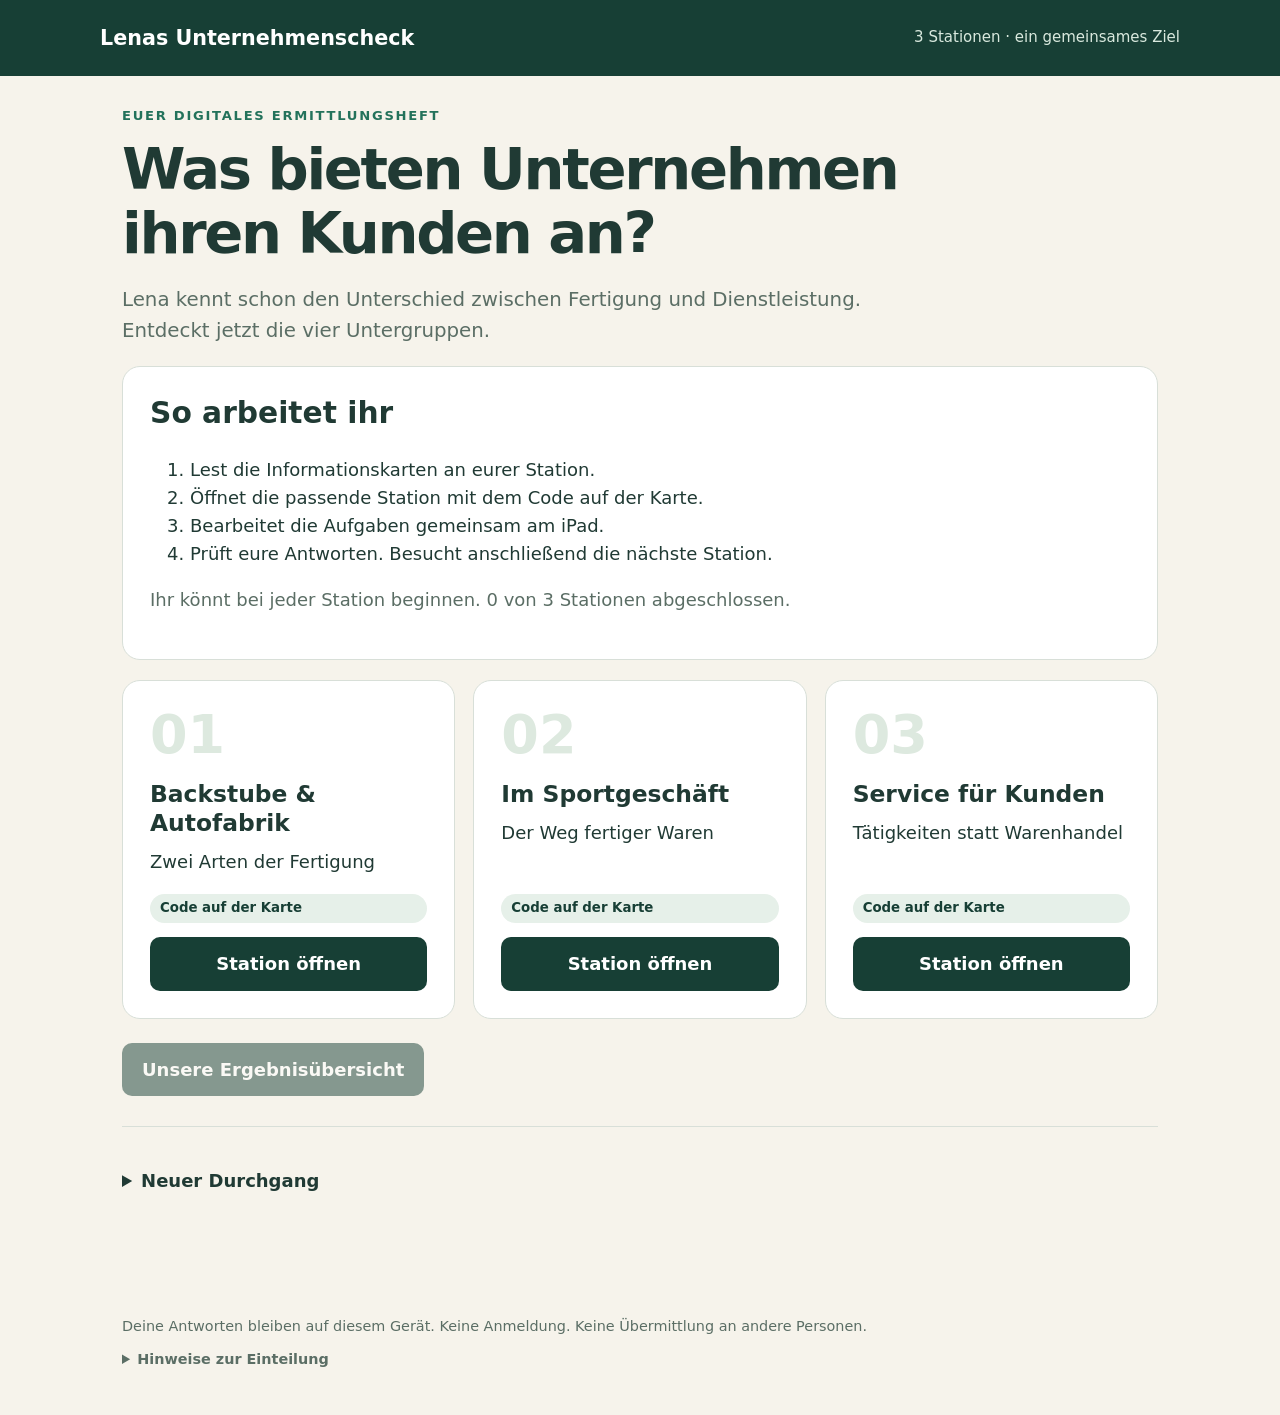
==== klasse-7/bwr/fertigung-dienstleistung/index.html @ 052e3219 "Add Lenas Unternehmenscheck with three learning stations" ====
<!doctype html>
<html lang="de"><head><meta charset="utf-8"><meta name="viewport" content="width=device-width,initial-scale=1"><meta name="theme-color" content="#173f35"><title>Lenas Unternehmenscheck</title>
<style>
:root{--green:#173f35;--accent:#23725b;--cream:#f6f3eb;--ink:#203a34;--muted:#5b6e65;--line:#d8dfd8;--amber:#a54d25;--white:#fff;font-family:system-ui,-apple-system,BlinkMacSystemFont,"Segoe UI",sans-serif;color:var(--ink);background:var(--cream);font-size:18px;line-height:1.55}*{box-sizing:border-box}body{margin:0}header{background:var(--green);color:white;padding:22px max(22px,calc((100vw - 1080px)/2));display:flex;justify-content:space-between;align-items:center;gap:20px}header strong{font-size:1.15rem}header small{color:#d9e9de}main{max-width:1080px;margin:30px auto;padding:0 22px 60px}h1,h2,h3,p{margin-top:0}h1{font-size:clamp(2rem,5vw,3.2rem);line-height:1.1;letter-spacing:-.04em;margin-bottom:20px;max-width:850px}h2{font-size:1.65rem;line-height:1.25}h3{font-size:1.05rem}.eyebrow{text-transform:uppercase;letter-spacing:.13em;font-size:.73rem;font-weight:750;color:var(--accent);margin-bottom:12px}.lead{font-size:1.1rem;color:var(--muted);max-width:770px}.muted{color:var(--muted)}.card{background:white;border:1px solid var(--line);border-radius:18px;padding:27px;margin:20px 0}.grid{display:grid;grid-template-columns:repeat(3,1fr);gap:18px}.station{display:flex;flex-direction:column;margin:0;position:relative;overflow:hidden}.station .number{font-size:3rem;color:#dde9df;font-weight:850;line-height:1}.station h2{font-size:1.3rem;margin:18px 0 10px}.station p{flex:1}.pill{display:inline-block;font-size:.74rem;font-weight:700;padding:4px 10px;border-radius:100px;background:#e6f0e9;color:var(--green);margin-bottom:14px}.buttons{display:flex;gap:12px;flex-wrap:wrap;align-items:center;margin-top:24px}button,a.btn{border:0;background:var(--green);color:white;border-radius:10px;padding:13px 20px;font:inherit;font-weight:700;min-height:50px;cursor:pointer;text-decoration:none;display:inline-flex;align-items:center;justify-content:center}button.secondary{background:#e8eee8;color:var(--green)}button.ghost{background:transparent;color:var(--green);border:1px solid var(--line)}button:disabled{opacity:.5;cursor:default}button:focus-visible,input:focus-visible,select:focus-visible,textarea:focus-visible,a:focus-visible{outline:3px solid #b56c2f;outline-offset:4px}input,select,textarea{font:inherit;border:1.5px solid #aebdb2;border-radius:8px;background:white;padding:12px;max-width:100%;color:var(--ink);min-height:50px}input{width:100%;text-transform:uppercase;letter-spacing:.08em}textarea{width:100%;min-height:130px;resize:vertical}select{width:100%;margin-top:8px}.row{padding:17px 0;border-bottom:1px solid var(--line)}.row:last-child{border:0}.row label{font-weight:600;display:block}.row small{display:block;color:var(--muted)}.row select.correct{border-color:#247848;background:#eff9ef}.row select.wrong{border-color:#b24934;background:#fff4ef}.task-head{display:flex;justify-content:space-between;gap:15px;align-items:center}.steps{display:flex;gap:6px;margin-bottom:28px}.steps span{height:7px;flex:1;background:#dce4dd;border-radius:7px}.steps .done{background:var(--accent)}.steps .current{background:#bc7b44}.feedback{border-left:4px solid var(--amber);padding:15px 18px;background:#fff4e8;margin-top:22px}.feedback.ok{border-color:var(--accent);background:#edf6ef}.hint{background:#f5f2e9;border-radius:10px;padding:17px;margin-top:18px}.example{background:#edf4ee;border-radius:12px;padding:20px;margin-top:20px}.status{min-height:26px;margin:8px 0;color:var(--amber)}.checkline{display:flex;align-items:flex-start;gap:12px;padding:14px 0}.checkline input{width:23px;min-height:23px;margin:3px 0;flex:0 0 23px}.summary-grid{display:grid;grid-template-columns:1fr 1fr;gap:18px}.summary-grid .card{margin:0}.summary-grid ul{padding-left:20px}.stop{background:var(--green);color:white;padding:28px;border-radius:16px;margin-top:25px}.stop h2{color:white}.stamp{font-size:3rem;font-weight:800;color:var(--accent)}footer{max-width:1080px;margin:auto;padding:20px 22px 35px;color:var(--muted);font-size:.8rem}details summary{cursor:pointer;font-weight:700;padding:10px 0}details p{font-size:.9rem}.skip{position:absolute;left:-9999px}.skip:focus{left:15px;top:12px;background:white;padding:12px;z-index:10}.divider{border:0;border-top:1px solid var(--line);margin:30px 0}.reason-label{display:block;font-weight:700;margin:24px 0 10px}.small{font-size:.85rem}.table-scroll{overflow:auto}.no-print{display:block}@media(max-width:760px){.grid,.summary-grid{grid-template-columns:1fr}.card{padding:21px}header{padding:17px 22px}header small{display:none}main{margin-top:25px}.task-head{align-items:flex-start;flex-direction:column}h1{font-size:2.2rem}.buttons button{flex:1}.station .number{font-size:2.5rem}}@media print{header,footer,.no-print{display:none}body{background:white}main{margin:0;padding:0}.card{break-inside:avoid;border-radius:0}.summary-grid{display:block}.stop{background:#fff;color:#000;border:1px solid #000}.stop h2{color:#000}button{display:none}}
</style></head><body><a class="skip" href="#main">Zum Inhalt</a><header><strong>Lenas Unternehmenscheck</strong><small>3 Stationen · ein gemeinsames Ziel</small></header><main id="main" tabindex="-1"></main><footer>Deine Antworten bleiben auf diesem Gerät. Keine Anmeldung. Keine Übermittlung an andere Personen. <details><summary>Hinweise zur Einteilung</summary><p>Die Merkmale von Handwerk und Industrie beschreiben typische Tendenzen. Einzelne Merkmale allein entscheiden nicht über die Einordnung. Die Fälle auf den Stationskarten sind für den Unterricht erfunden.</p><p>Wir verwenden die Einteilung aus dem Unterricht: Handelsunternehmen und sonstige Dienstleistungsunternehmen gehören zu den Dienstleistungsunternehmen.</p></details></footer>
<script>
'use strict';
const KEY='unternehmenscheck-2026-v1';
const H='Handwerksunternehmen',I='Industrieunternehmen',D='Dienstleistungsunternehmen',F='Fertigungsunternehmen',T='Handelsunternehmen',S='Sonstige Dienstleistungsunternehmen';
const stations=[
{id:'werk',code:'WERK',name:'Backstube & Autofabrik',tag:'Zwei Arten der Fertigung',card:'Station 1 · Karten A und B',tasks:[
{type:'selects',title:'Zwei Betriebe einordnen',prompt:'Ordnet die beiden Betriebe den Unternehmensarten zu.',options:[H,I],rows:[['Backstube am Markt',H],['Autofabrik NordAuto',I]],hint:'Vergleicht die handwerkliche Arbeit mit der automatisierten Herstellung. Beide Betriebe stellen eigene Sachgüter her.'},
{type:'selects',title:'Merkmale herausarbeiten',prompt:'Ordnet die typischen Merkmale den beiden Unternehmensarten zu.',options:[H,I],rows:[['Leitung häufig durch einen Meister',H],['Überwiegend handwerkliche Arbeit, auch mit Maschinen',H],['Größtenteils ausgebildete Fachkräfte',H],['Eher wenige Mitarbeiter',H],['Kleine und mittlere Betriebsgröße',H],['Leitung meist durch mehrere Personen',I],['Selbstständig arbeitende Maschinen und Roboter',I],['Neben Fachkräften häufig un- und angelernte Arbeitskräfte',I],['Viele Mitarbeiter',I],['Schichtbetrieb',I],['Standorte in verschiedenen Teilen der Welt',I]],hint:'Lest die Aussagen zur Leitung, Herstellung und Belegschaft auf beiden Karten noch einmal. Die Merkmale sind typisch, aber keine ausnahmslosen Regeln.'},
{type:'reason',title:'Den Unterschied begründen',prompt:'Begründet, warum die Backstube trotz ihrer Maschinen dem Handwerk zugeordnet wird.',placeholder:'Die Backstube gehört zum Handwerk, weil …',model:'In der Backstube steht die handwerkliche Arbeit ausgebildeter Fachkräfte im Mittelpunkt. Maschinen unterstützen diese Arbeit. Der Einsatz einer Maschine allein macht den Betrieb nicht zum Industrieunternehmen.',criterion:'Ich nenne die handwerkliche Arbeit als entscheidenden Grund.',hint:'Eine Knetmaschine unterstützt die Fachkräfte. Sie ersetzt nicht den überwiegend handwerklichen Herstellungsablauf.'}
],extra:{prompt:'Erklärt, warum die Zahl der Mitarbeiter allein für eine sichere Einordnung nicht ausreicht.',answer:'Betriebe können wachsen oder klein bleiben. Für die Einordnung müssen mehrere Merkmale zusammen betrachtet werden, besonders die Art der Herstellung und die Organisation.'}},
{id:'handel',code:'SPORT',name:'Im Sportgeschäft',tag:'Der Weg fertiger Waren',card:'Station 2',tasks:[
{type:'selects',title:'Den Warenweg darstellen',prompt:'Ordnet den drei Schritten ihre Position im Warenweg zu.',options:['1 – zuerst','2 – danach','3 – zuletzt'],rows:[['Das Sportgeschäft verkauft fertige Putter weiter.','3 – zuletzt'],['Ein Hersteller stellt Putter her.','1 – zuerst'],['Das Sportgeschäft kauft fertige Putter ein.','2 – danach']],hint:'Unterscheidet die Herstellung beim Hersteller von den beiden Tätigkeiten des Sportgeschäfts.'},
{type:'multi',title:'Die Kunden finden',prompt:'Wählt die beiden Kundengruppen aus, an die das Sportgeschäft laut Karte verkauft.',options:['Private Haushalte','Andere Unternehmen','Ausschließlich die eigenen Beschäftigten'],answers:['Private Haushalte','Andere Unternehmen'],hint:'Die Karte nennt eine private Kundin und einen Golfshop.'},
{type:'selects',title:'Das Sportgeschäft einordnen',prompt:'Ordnet das Sportgeschäft in die Einteilung der Unternehmen ein.',rows:[['Untergruppe',T,[H,I,T,S]],['Übergeordnete Gruppe',D,[F,D]]],hint:'Das Geschäft kauft fertige Waren und verkauft sie weiter. Nach unserer Einteilung ist Handel eine Dienstleistung.'},
{type:'reason',title:'Puttwerk und Handel unterscheiden',prompt:'Begründet, warum Puttwerk durch den Verkauf eigener Putter nicht zum Handelsunternehmen wird.',placeholder:'Puttwerk gehört zu den Fertigungsunternehmen, weil …',model:'Puttwerk stellt eigene Putter her und verkauft diese anschließend. Das Sportgeschäft kauft dagegen fertige Putter ein und verkauft sie weiter, ohne sie selbst herzustellen.',criterion:'Ich unterscheide eigene Herstellung und Weiterverkauf eingekaufter fertiger Waren.',hint:'Entscheidend ist, ob das Unternehmen die verkauften Putter selbst herstellt oder fertig einkauft.'}
],extra:{prompt:'Erklärt, welche Leistung ein Geschäft seinen Kunden bietet, obwohl es die Waren nicht selbst herstellt.',answer:'Es beschafft und bündelt ein Sortiment und macht die Waren für Kunden verfügbar. Beratung und die Auswahl vor Ort können ergänzende Leistungen sein.'}},
{id:'service',code:'SERVICE',name:'Service für Kunden',tag:'Tätigkeiten statt Warenhandel',card:'Station 3',tasks:[
{type:'selects',title:'Die Fahrradwerkstatt einordnen',prompt:'Ordnet die auf der Karte beschriebene Fahrradreparatur in die Einteilung ein.',rows:[['Untergruppe',S,[H,I,T,S]],['Übergeordnete Gruppe',D,[F,D]]],hint:'Betrachtet nur die beschriebene Reparatur: Das vorhandene Fahrrad wird wieder funktionsfähig. Es wird kein neues Fahrrad verkauft.'},
{type:'selects',title:'Servicearten zuordnen',prompt:'Ordnet jedem Fall die passende Serviceart zu.',options:['Beratung','Versicherung','Reparatur','Betreuung','Pflege','Wartung'],rows:[['Ein defektes Fahrrad wird wieder fahrbereit gemacht.','Reparatur'],['Eine Fachperson empfiehlt einen passenden Internetvertrag.','Beratung'],['Ein Versicherer bietet vereinbarten Schutz gegen finanzielle Schäden.','Versicherung'],['Ein Hort begleitet Kinder am Nachmittag.','Betreuung'],['Ein Pflegedienst unterstützt beim Waschen und Anziehen.','Pflege'],['Eine Heizungsanlage wird regelmäßig geprüft und gereinigt.','Wartung']],hint:'Reparatur beseitigt einen Defekt. Wartung soll die Funktion einer Anlage erhalten. Beratung hilft bei einer Entscheidung.'},
{type:'reason',title:'Das gemeinsame Merkmal formulieren',prompt:'Formuliert in einem Satz, was die beschriebenen sonstigen Dienstleistungsunternehmen ihren Kunden anbieten.',placeholder:'Diese Unternehmen bieten …',model:'Die Unternehmen bieten einen Service für Kunden an, zum Beispiel Beratung, Versicherung, Reparatur, Betreuung, Pflege oder Wartung. Im Mittelpunkt der beschriebenen Tätigkeiten steht kein Weiterverkauf von Waren.',criterion:'Ich nenne einen Service für Kunden und grenze ihn vom Warenhandel ab.',hint:'Überlegt, wofür die Kunden in den sechs Fällen bezahlen.'}
],extra:{prompt:'Erklärt, warum beim Reparieren verwendete Ersatzteile nicht automatisch die Einordnung der beschriebenen Tätigkeit verändern.',answer:'Bei einer Reparatur steht das Wiederherstellen der Funktionsfähigkeit im Mittelpunkt. Material kann dafür nötig sein. Bei gemischten Betrieben muss die jeweils betrachtete Tätigkeit oder der Schwerpunkt genannt werden.'}}
];
// Interleave the feature cards so both reports are needed throughout.
const featureRows=stations[0].tasks[1].rows;
stations[0].tasks[1].rows=[5,2,9,0,6,4,7,1,10,3,8].map(i=>featureRows[i]);
function fresh(){return {version:1,active:null,stations:Object.fromEntries(stations.map(s=>[s.id,{unlocked:false,step:0,answers:{},checked:{},compared:{},self:{},complete:false,extra:false}]))};}
let state=fresh(),storageOK=true;
try{let saved=JSON.parse(localStorage.getItem(KEY)||'null');if(saved&&saved.version===1&&saved.stations){for(let s of stations){let old=saved.stations[s.id];if(old&&typeof old==='object')state.stations[s.id]={...state.stations[s.id],...old,step:Math.max(0,Math.min(s.tasks.length-1,Number(old.step)||0))};}state.active=stations.some(s=>s.id===saved.active)?saved.active:null;}}catch(e){storageOK=false;}
function persist(){try{localStorage.setItem(KEY,JSON.stringify(state));}catch(e){storageOK=false;}}
const esc=s=>String(s??'').replace(/[&<>"']/g,c=>({'&':'&amp;','<':'&lt;','>':'&gt;','"':'&quot;',"'":'&#39;'}[c]));
const main=document.getElementById('main');
let feedback='',feedbackOK=false,hintOpen=false;
function completeCount(){return stations.filter(s=>state.stations[s.id].complete).length;}
function resetFeedback(){feedback='';feedbackOK=false;hintOpen=false;}
function focusMain(){main.focus({preventScroll:true});window.scrollTo({top:0,behavior:'instant'});}
function inputChanged(i,value){const q=state.stations[state.active];const a=q.answers[q.step]||{};a[i]=value;q.answers[q.step]=a;q.checked[q.step]=false;q.self[q.step]=false;if(stations.find(s=>s.id===state.active).tasks[q.step].type==='reason')q.compared[q.step]=false;persist();}
function render(){
 if(!state.active){home();return;}
 const s=stations.find(s=>s.id===state.active),q=state.stations[s.id];
 if(q.complete){finished(s,q);return;}
 if(!q.unlocked){unlockScreen(s);return;}
 const t=s.tasks[q.step],a=q.answers[q.step]||{};
 let html=`<div class="task-head"><p class="eyebrow">${esc(s.card)}</p><button class="ghost" data-action="home">Stationsübersicht</button></div><h1>${esc(s.name)}</h1><div class="steps" aria-label="Aufgabe ${q.step+1} von ${s.tasks.length}">${s.tasks.map((_,i)=>`<span class="${i<q.step?'done':i===q.step?'current':''}"></span>`).join('')}</div><section class="card"><p class="eyebrow">Aufgabe ${q.step+1} von ${s.tasks.length}</p><h2>${esc(t.title)}</h2><p class="lead">${esc(t.prompt)}</p>`;
 if(t.type==='selects')html+=t.rows.map((r,i)=>`<div class="row"><label for="answer-${i}">${esc(r[0])}</label><select id="answer-${i}" data-answer="${i}" aria-label="${esc(r[0])}"><option value="">Bitte auswählen</option>${(r[2]||t.options).map(o=>`<option ${a[i]===o?'selected':''} value="${esc(o)}">${esc(o)}</option>`).join('')}</select></div>`).join('');
 if(t.type==='multi')html+=t.options.map((o,i)=>`<label class="checkline"><input type="checkbox" data-check="${i}" value="${esc(o)}" ${a[i]?'checked':''}> <span>${esc(o)}</span></label>`).join('');
 if(t.type==='reason'){
  html+=`<label for="reason" class="reason-label">Eure Begründung</label><textarea id="reason" placeholder="${esc(t.placeholder)}">${esc(a.text||'')}</textarea><p class="small muted">Ein kurzer Satz reicht. Formuliert zuerst selbst.</p>`;
  if(q.compared[q.step])html+=`<div class="example"><strong>Vergleichsantwort</strong><p>${esc(t.model)}</p><p class="small">Vergleicht eure Antwort mit diesem Vorschlag. Unterschiedliche Formulierungen sind möglich.</p><label class="checkline"><input id="self" type="checkbox" ${q.self[q.step]?'checked':''}><span>${esc(t.criterion)}</span></label><p class="small muted">Das ist eine Selbstprüfung, keine automatische Bewertung eures Textes.</p></div>`;
 }
 html+=`<div class="buttons"><button data-action="check">${t.type==='reason'?'Mit Vergleichsantwort prüfen':'Antworten prüfen'}</button><button class="secondary" data-action="hint" aria-expanded="${hintOpen}">Hilfe</button>${q.step>0?'<button class="ghost" data-action="back">Zurück</button>':''}</div>`;
 if(hintOpen)html+=`<div class="hint"><strong>Ein Hinweis</strong><p>${esc(t.hint)}</p></div>`;
 html+=`<div id="feedback" role="status" aria-live="polite">${feedback?`<div class="feedback ${feedbackOK?'ok':''}">${esc(feedback)}</div>`:''}</div><div class="buttons"><button id="next" data-action="next" ${q.checked[q.step]?'':'disabled'}>${q.step===s.tasks.length-1?'Station abschließen':'Nächste Aufgabe'}</button></div></section>`;
 main.innerHTML=html;bind();
 main.querySelectorAll('[data-answer]').forEach(el=>el.addEventListener('change',()=>{inputChanged(el.dataset.answer,el.value);main.querySelector('#next').disabled=true;el.classList.remove('correct','wrong');main.querySelector('#feedback').innerHTML='';}));
 main.querySelectorAll('[data-check]').forEach(el=>el.addEventListener('change',()=>{inputChanged(el.dataset.check,el.checked);main.querySelector('#next').disabled=true;main.querySelector('#feedback').innerHTML='';}));
 const reason=document.getElementById('reason');if(reason)reason.addEventListener('input',()=>{inputChanged('text',reason.value);main.querySelector('#next').disabled=true;main.querySelector('#feedback').innerHTML='';const ex=main.querySelector('.example');if(ex)ex.remove();});
 const self=document.getElementById('self');if(self)self.addEventListener('change',()=>{q.self[q.step]=self.checked;q.checked[q.step]=self.checked;persist();main.querySelector('#next').disabled=!self.checked;});
 if(t.type==='selects'&&feedback){main.querySelectorAll('[data-answer]').forEach(el=>{if(el.value)el.classList.add(el.value===t.rows[Number(el.dataset.answer)][1]?'correct':'wrong');});}
}
function bind(){main.querySelectorAll('[data-action]').forEach(b=>b.addEventListener('click',()=>action(b.dataset.action,b.dataset.id)));}
function home(){
 const count=completeCount();
 main.innerHTML=`<p class="eyebrow">Euer digitales Ermittlungsheft</p><h1>Was bieten Unternehmen ihren Kunden an?</h1><p class="lead">Lena kennt schon den Unterschied zwischen Fertigung und Dienstleistung. Entdeckt jetzt die vier Untergruppen.</p><section class="card"><h2>So arbeitet ihr</h2><ol><li>Lest die Informationskarten an eurer Station.</li><li>Öffnet die passende Station mit dem Code auf der Karte.</li><li>Bearbeitet die Aufgaben gemeinsam am iPad.</li><li>Prüft eure Antworten. Besucht anschließend die nächste Station.</li></ol><p class="muted">Ihr könnt bei jeder Station beginnen. ${count} von 3 Stationen abgeschlossen.</p>${!storageOK?'<p class="status">Euer Browser speichert hier nicht dauerhaft. Lasst diese Seite bis zum Ende geöffnet.</p>':''}</section><div class="grid">${stations.map((s,i)=>`<article class="card station"><div class="number">0${i+1}</div><h2>${esc(s.name)}</h2><p>${esc(s.tag)}</p><span class="pill">${state.stations[s.id].complete?'Abgeschlossen':state.stations[s.id].unlocked?'In Arbeit':'Code auf der Karte'}</span><button data-action="open" data-id="${s.id}">${state.stations[s.id].complete?'Ergebnis ansehen':'Station öffnen'}</button></article>`).join('')}</div><div class="buttons"><button data-action="summary" ${count===3?'':'disabled'}>Unsere Ergebnisübersicht</button></div><hr class="divider"><details><summary>Neuer Durchgang</summary><p>Damit werden nur die Antworten auf diesem Gerät gelöscht.</p><button class="ghost" data-action="reset">Antworten zurücksetzen</button></details>`;bind();}
function unlockScreen(s){main.innerHTML=`<p class="eyebrow">${esc(s.card)}</p><h1>${esc(s.name)}</h1><section class="card"><h2>Erst die Karte, dann das iPad</h2><p>Lest die Informationskarte. Gebt anschließend den Stationscode ein.</p><label for="code">Stationscode</label><input id="code" autocapitalize="characters" autocomplete="off" spellcheck="false"><p id="code-status" class="status" role="status"></p><div class="buttons"><button data-action="unlock">Station starten</button><button class="secondary" data-action="home">Zur Übersicht</button></div></section>`;bind();document.getElementById('code').addEventListener('keydown',e=>{if(e.key==='Enter')action('unlock');});}
function check(){
 const s=stations.find(s=>s.id===state.active),q=state.stations[s.id],t=s.tasks[q.step],a=q.answers[q.step]||{};resetFeedback();
 if(t.type==='selects'){
  if(t.rows.some((r,i)=>!a[i]))feedback='Wählt in jeder Zeile eine Antwort aus.';
  else {let good=t.rows.filter((r,i)=>a[i]===r[1]).length;feedbackOK=good===t.rows.length;feedback=feedbackOK?'Alle Zuordnungen passen. Vergleicht die Merkmale noch einmal mit der Karte.':`${good} von ${t.rows.length} Zuordnungen passen. Prüft die markierten Zeilen mit der Stationskarte.`;q.checked[q.step]=feedbackOK;}
 }else if(t.type==='multi'){
  const selected=t.options.filter((o,i)=>a[i]);feedbackOK=selected.length===t.answers.length&&t.answers.every(o=>selected.includes(o));feedback=feedbackOK?'Richtig. Handelsunternehmen verkaufen an private Haushalte und an andere Unternehmen.':'Prüft die beiden auf der Karte genannten Kundengruppen.';q.checked[q.step]=feedbackOK;
 }else{
  if((a.text||'').trim().length<12)feedback='Formuliert zuerst eine eigene kurze Antwort.';
  else {q.compared[q.step]=true;feedback='Vergleicht eure Antwort. Ergänzt sie bei Bedarf und bestätigt anschließend das Prüfkriterium.';}
 }
 persist();render();
}
function action(a,id){
 if(a==='home'){state.active=null;resetFeedback();persist();render();focusMain();}
 if(a==='open'){state.active=id;resetFeedback();persist();render();focusMain();}
 if(a==='unlock'){let s=stations.find(s=>s.id===state.active);if(document.getElementById('code').value.trim().toUpperCase()===s.code){state.stations[s.id].unlocked=true;persist();render();focusMain();}else document.getElementById('code-status').textContent='Der Code passt noch nicht. Vergleicht ihn mit dem Code auf eurer Karte.';}
 if(a==='hint'){hintOpen=!hintOpen;render();}
 if(a==='check')check();
 if(a==='next'){
  const s=stations.find(s=>s.id===state.active),q=state.stations[s.id];if(!q.checked[q.step])return;
  if(q.step<s.tasks.length-1)q.step++;else q.complete=true;
  resetFeedback();persist();render();focusMain();
 }
 if(a==='back'){const q=state.stations[state.active];q.step=Math.max(0,q.step-1);resetFeedback();persist();render();focusMain();}
 if(a==='summary'&&completeCount()===3){summary();focusMain();}
 if(a==='extra'){state.stations[state.active].extra=true;persist();render();}
 if(a==='redo'){const q=state.stations[state.active];q.complete=false;q.step=0;resetFeedback();persist();render();focusMain();}
 if(a==='reset'&&window.confirm('Alle Antworten dieses Durchgangs auf diesem Gerät zurücksetzen?')){state=fresh();persist();resetFeedback();render();focusMain();}
}
const resultText={werk:`<p><strong>Handwerksunternehmen:</strong> Leitung häufig durch einen Meister; überwiegend handwerkliche Herstellung mit unterstützenden Maschinen; größtenteils Fachkräfte; eher wenige Beschäftigte; kleine und mittlere Betriebsgröße.</p><p><strong>Industrieunternehmen:</strong> Leitung meist durch mehrere Personen; selbstständig arbeitende Maschinen; neben Fachkräften häufig un- und angelernte Arbeitskräfte; viele Beschäftigte; Schichtbetrieb; weltweite Standorte.</p><p class="small muted">Das sind typische Merkmale. Sie gelten nicht ausnahmslos für jeden Betrieb.</p>`,handel:`<p><strong>Handelsunternehmen</strong> kaufen fertige Waren ein und verkaufen sie an andere Unternehmen oder private Haushalte weiter. Sie gehören in unserer Einteilung zu den Dienstleistungsunternehmen.</p>`,service:`<p><strong>Sonstige Dienstleistungsunternehmen</strong> bieten einen Service an: Beratung, Versicherung, Reparatur, Betreuung, Pflege oder Wartung. Bei den beschriebenen Tätigkeiten steht kein Warenhandel im Mittelpunkt.</p>`};
function ownAnswers(s,q){return s.tasks.map((t,i)=>t.type==='reason'?`<h3>${esc(t.title)}</h3><p>${esc(q.answers[i]?.text||'')}</p>`:'').join('');}
function finished(s,q){main.innerHTML=`<p class="eyebrow">${esc(s.card)} · abgeschlossen</p><h1>${esc(s.name)}</h1><section class="card"><span class="pill">Ergebnis gesichert</span><h2>Das habt ihr herausgearbeitet</h2>${resultText[s.id]}<details><summary>Eure eigenen Formulierungen</summary>${ownAnswers(s,q)}</details></section><section class="card"><p class="eyebrow">Für schnelle Gruppen · freiwillig</p><h2>Eine Frage zum Weiterdenken</h2><p>${esc(s.extra.prompt)}</p>${q.extra?`<div class="example">${esc(s.extra.answer)}</div>`:'<button class="secondary" data-action="extra">Vergleichsantwort ansehen</button>'}</section><div class="buttons"><button data-action="home">Nächste Station auswählen</button><button class="ghost" data-action="redo">Station erneut bearbeiten</button>${completeCount()===3?'<button data-action="summary">Unsere Ergebnisübersicht</button>':''}</div>`;bind();}
function summary(){main.innerHTML=`<p class="eyebrow">Drei Stationen abgeschlossen</p><h1>Unsere Unternehmen im Überblick</h1><p class="lead">Vergleicht diese Übersicht mit euren Ergebnissen. Die Sicherung auf dem Arbeitsblatt erfolgt anschließend gemeinsam.</p><h2>Fertigungsunternehmen</h2><p>Sachgüter herstellen</p><div class="summary-grid"><section class="card"><h3>${H}</h3><ul><li>Leitung häufig durch einen Meister</li><li>Überwiegend handwerkliche Herstellung, auch mit Maschinen</li><li>Größtenteils ausgebildete Fachkräfte</li><li>Eher wenige Mitarbeiter</li><li>Kleine und mittlere Betriebsgröße</li></ul></section><section class="card"><h3>${I}</h3><ul><li>Leitung meist durch mehrere Personen</li><li>Selbstständig arbeitende Maschinen und Roboter</li><li>Neben Fachkräften häufig un- und angelernte Arbeitskräfte</li><li>Viele Mitarbeiter</li><li>Schichtbetrieb</li><li>Weltweite Standorte</li></ul></section></div><p class="small muted">Typische Merkmale, keine ausnahmslosen Regeln.</p><h2 style="margin-top:30px">Dienstleistungsunternehmen</h2><p>Leistungen für Kunden erbringen</p><div class="summary-grid"><section class="card"><h3>${T}</h3><p>Fertige Waren einkaufen und an andere Unternehmen oder private Haushalte weiterverkaufen.</p></section><section class="card"><h3>${S}</h3><p>Einen Service anbieten: Beratung, Versicherung, Reparatur, Betreuung, Pflege oder Wartung.</p></section></div><div class="stop"><h2>Stopp für die gemeinsame Sicherung</h2><p>Lasst eure Ergebnisübersicht geöffnet. Legt die Rückseite des Arbeitsblatts bereit und wartet auf das gemeinsame Gespräch.</p></div><div class="buttons no-print"><button data-action="home">Zur Stationsübersicht</button><button class="secondary" id="print">Übersicht drucken</button></div>`;bind();document.getElementById('print').onclick=()=>window.print();}
render();
</script></body></html>
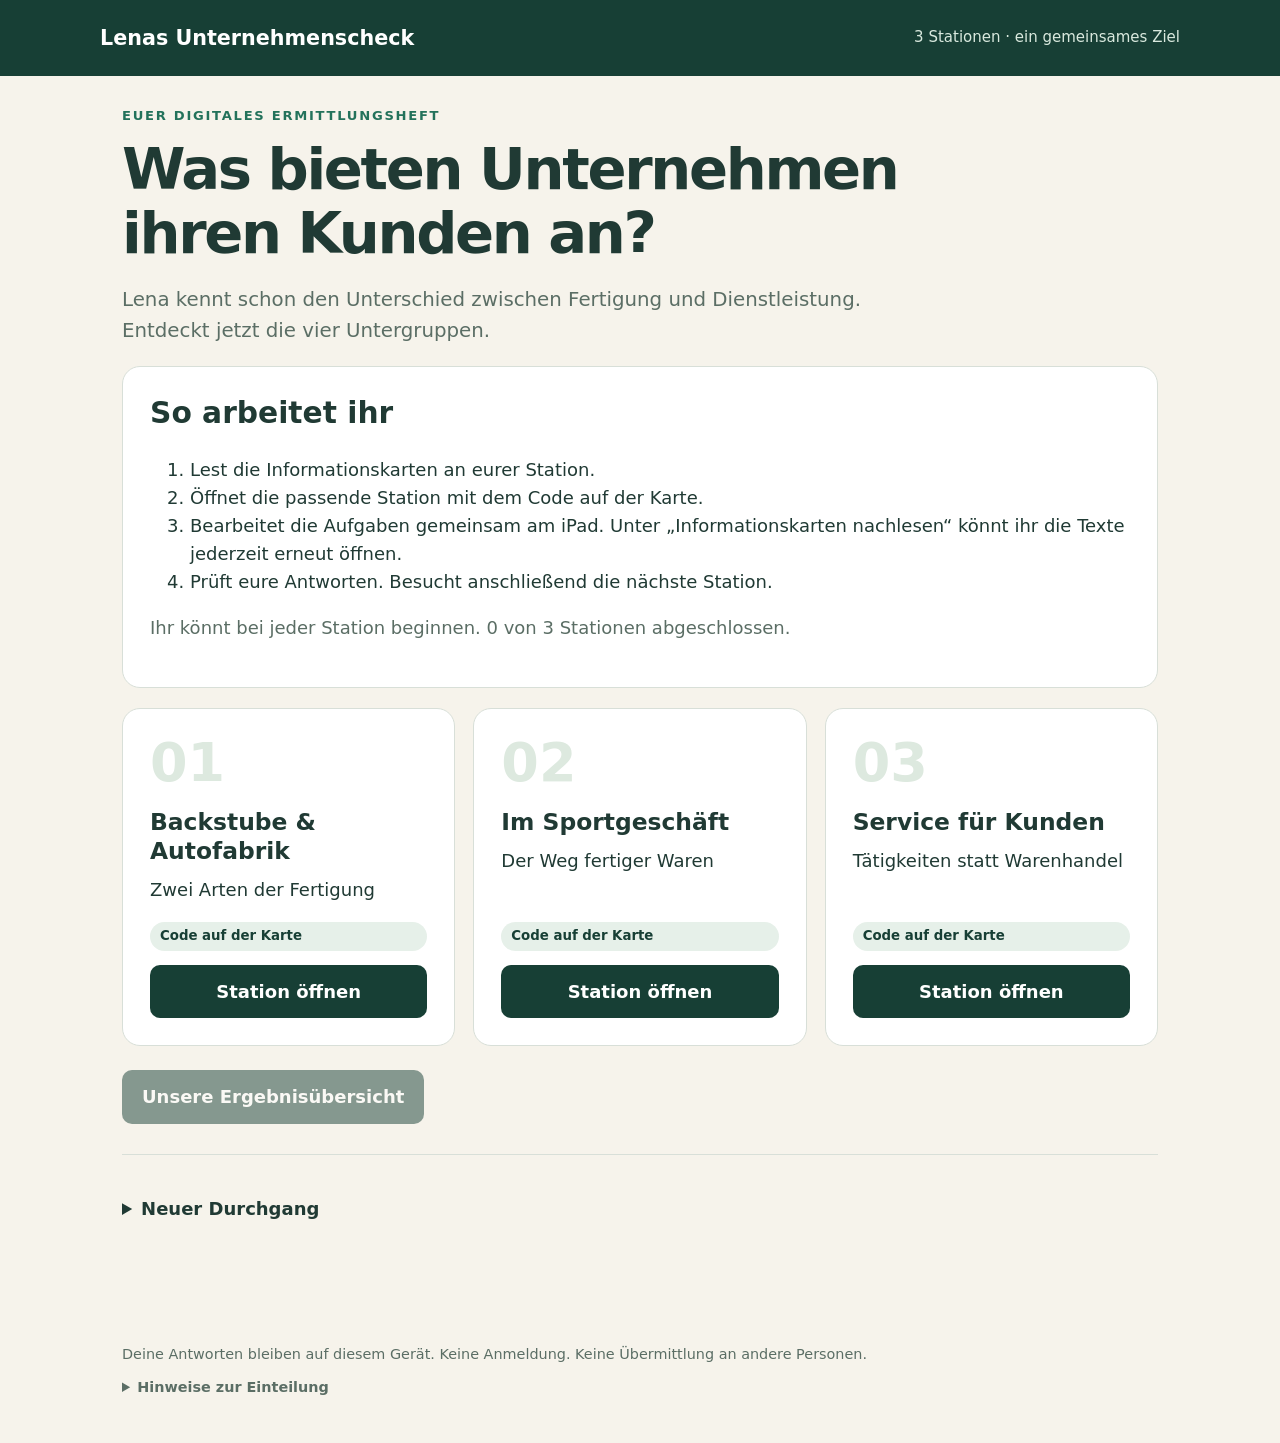
==== commit 22b03e35: "Add station reading panels and introduce company category labels" ====
--- a/klasse-7/bwr/fertigung-dienstleistung/index.html
+++ b/klasse-7/bwr/fertigung-dienstleistung/index.html
@@ -1,7 +1,7 @@
 <!doctype html>
 <html lang="de"><head><meta charset="utf-8"><meta name="viewport" content="width=device-width,initial-scale=1"><meta name="theme-color" content="#173f35"><title>Lenas Unternehmenscheck</title>
 <style>
-:root{--green:#173f35;--accent:#23725b;--cream:#f6f3eb;--ink:#203a34;--muted:#5b6e65;--line:#d8dfd8;--amber:#a54d25;--white:#fff;font-family:system-ui,-apple-system,BlinkMacSystemFont,"Segoe UI",sans-serif;color:var(--ink);background:var(--cream);font-size:18px;line-height:1.55}*{box-sizing:border-box}body{margin:0}header{background:var(--green);color:white;padding:22px max(22px,calc((100vw - 1080px)/2));display:flex;justify-content:space-between;align-items:center;gap:20px}header strong{font-size:1.15rem}header small{color:#d9e9de}main{max-width:1080px;margin:30px auto;padding:0 22px 60px}h1,h2,h3,p{margin-top:0}h1{font-size:clamp(2rem,5vw,3.2rem);line-height:1.1;letter-spacing:-.04em;margin-bottom:20px;max-width:850px}h2{font-size:1.65rem;line-height:1.25}h3{font-size:1.05rem}.eyebrow{text-transform:uppercase;letter-spacing:.13em;font-size:.73rem;font-weight:750;color:var(--accent);margin-bottom:12px}.lead{font-size:1.1rem;color:var(--muted);max-width:770px}.muted{color:var(--muted)}.card{background:white;border:1px solid var(--line);border-radius:18px;padding:27px;margin:20px 0}.grid{display:grid;grid-template-columns:repeat(3,1fr);gap:18px}.station{display:flex;flex-direction:column;margin:0;position:relative;overflow:hidden}.station .number{font-size:3rem;color:#dde9df;font-weight:850;line-height:1}.station h2{font-size:1.3rem;margin:18px 0 10px}.station p{flex:1}.pill{display:inline-block;font-size:.74rem;font-weight:700;padding:4px 10px;border-radius:100px;background:#e6f0e9;color:var(--green);margin-bottom:14px}.buttons{display:flex;gap:12px;flex-wrap:wrap;align-items:center;margin-top:24px}button,a.btn{border:0;background:var(--green);color:white;border-radius:10px;padding:13px 20px;font:inherit;font-weight:700;min-height:50px;cursor:pointer;text-decoration:none;display:inline-flex;align-items:center;justify-content:center}button.secondary{background:#e8eee8;color:var(--green)}button.ghost{background:transparent;color:var(--green);border:1px solid var(--line)}button:disabled{opacity:.5;cursor:default}button:focus-visible,input:focus-visible,select:focus-visible,textarea:focus-visible,a:focus-visible{outline:3px solid #b56c2f;outline-offset:4px}input,select,textarea{font:inherit;border:1.5px solid #aebdb2;border-radius:8px;background:white;padding:12px;max-width:100%;color:var(--ink);min-height:50px}input{width:100%;text-transform:uppercase;letter-spacing:.08em}textarea{width:100%;min-height:130px;resize:vertical}select{width:100%;margin-top:8px}.row{padding:17px 0;border-bottom:1px solid var(--line)}.row:last-child{border:0}.row label{font-weight:600;display:block}.row small{display:block;color:var(--muted)}.row select.correct{border-color:#247848;background:#eff9ef}.row select.wrong{border-color:#b24934;background:#fff4ef}.task-head{display:flex;justify-content:space-between;gap:15px;align-items:center}.steps{display:flex;gap:6px;margin-bottom:28px}.steps span{height:7px;flex:1;background:#dce4dd;border-radius:7px}.steps .done{background:var(--accent)}.steps .current{background:#bc7b44}.feedback{border-left:4px solid var(--amber);padding:15px 18px;background:#fff4e8;margin-top:22px}.feedback.ok{border-color:var(--accent);background:#edf6ef}.hint{background:#f5f2e9;border-radius:10px;padding:17px;margin-top:18px}.example{background:#edf4ee;border-radius:12px;padding:20px;margin-top:20px}.status{min-height:26px;margin:8px 0;color:var(--amber)}.checkline{display:flex;align-items:flex-start;gap:12px;padding:14px 0}.checkline input{width:23px;min-height:23px;margin:3px 0;flex:0 0 23px}.summary-grid{display:grid;grid-template-columns:1fr 1fr;gap:18px}.summary-grid .card{margin:0}.summary-grid ul{padding-left:20px}.stop{background:var(--green);color:white;padding:28px;border-radius:16px;margin-top:25px}.stop h2{color:white}.stamp{font-size:3rem;font-weight:800;color:var(--accent)}footer{max-width:1080px;margin:auto;padding:20px 22px 35px;color:var(--muted);font-size:.8rem}details summary{cursor:pointer;font-weight:700;padding:10px 0}details p{font-size:.9rem}.skip{position:absolute;left:-9999px}.skip:focus{left:15px;top:12px;background:white;padding:12px;z-index:10}.divider{border:0;border-top:1px solid var(--line);margin:30px 0}.reason-label{display:block;font-weight:700;margin:24px 0 10px}.small{font-size:.85rem}.table-scroll{overflow:auto}.no-print{display:block}@media(max-width:760px){.grid,.summary-grid{grid-template-columns:1fr}.card{padding:21px}header{padding:17px 22px}header small{display:none}main{margin-top:25px}.task-head{align-items:flex-start;flex-direction:column}h1{font-size:2.2rem}.buttons button{flex:1}.station .number{font-size:2.5rem}}@media print{header,footer,.no-print{display:none}body{background:white}main{margin:0;padding:0}.card{break-inside:avoid;border-radius:0}.summary-grid{display:block}.stop{background:#fff;color:#000;border:1px solid #000}.stop h2{color:#000}button{display:none}}
+:root{--green:#173f35;--accent:#23725b;--cream:#f6f3eb;--ink:#203a34;--muted:#5b6e65;--line:#d8dfd8;--amber:#a54d25;--white:#fff;font-family:system-ui,-apple-system,BlinkMacSystemFont,"Segoe UI",sans-serif;color:var(--ink);background:var(--cream);font-size:18px;line-height:1.55}*{box-sizing:border-box}body{margin:0}header{background:var(--green);color:white;padding:22px max(22px,calc((100vw - 1080px)/2));display:flex;justify-content:space-between;align-items:center;gap:20px}header strong{font-size:1.15rem}header small{color:#d9e9de}main{max-width:1080px;margin:30px auto;padding:0 22px 60px}h1,h2,h3,p{margin-top:0}h1{font-size:clamp(2rem,5vw,3.2rem);line-height:1.1;letter-spacing:-.04em;margin-bottom:20px;max-width:850px}h2{font-size:1.65rem;line-height:1.25}h3{font-size:1.05rem}.eyebrow{text-transform:uppercase;letter-spacing:.13em;font-size:.73rem;font-weight:750;color:var(--accent);margin-bottom:12px}.lead{font-size:1.1rem;color:var(--muted);max-width:770px}.muted{color:var(--muted)}.card{background:white;border:1px solid var(--line);border-radius:18px;padding:27px;margin:20px 0}.grid{display:grid;grid-template-columns:repeat(3,1fr);gap:18px}.station{display:flex;flex-direction:column;margin:0;position:relative;overflow:hidden}.station .number{font-size:3rem;color:#dde9df;font-weight:850;line-height:1}.station h2{font-size:1.3rem;margin:18px 0 10px}.station p{flex:1}.pill{display:inline-block;font-size:.74rem;font-weight:700;padding:4px 10px;border-radius:100px;background:#e6f0e9;color:var(--green);margin-bottom:14px}.buttons{display:flex;gap:12px;flex-wrap:wrap;align-items:center;margin-top:24px}button,a.btn{border:0;background:var(--green);color:white;border-radius:10px;padding:13px 20px;font:inherit;font-weight:700;min-height:50px;cursor:pointer;text-decoration:none;display:inline-flex;align-items:center;justify-content:center}button.secondary{background:#e8eee8;color:var(--green)}button.ghost{background:transparent;color:var(--green);border:1px solid var(--line)}button:disabled{opacity:.5;cursor:default}button:focus-visible,input:focus-visible,select:focus-visible,textarea:focus-visible,a:focus-visible{outline:3px solid #b56c2f;outline-offset:4px}input,select,textarea{font:inherit;border:1.5px solid #aebdb2;border-radius:8px;background:white;padding:12px;max-width:100%;color:var(--ink);min-height:50px}input{width:100%;text-transform:uppercase;letter-spacing:.08em}textarea{width:100%;min-height:130px;resize:vertical}select{width:100%;margin-top:8px}.row{padding:17px 0;border-bottom:1px solid var(--line)}.row:last-child{border:0}.row label{font-weight:600;display:block}.row small{display:block;color:var(--muted)}.row select.correct{border-color:#247848;background:#eff9ef}.row select.wrong{border-color:#b24934;background:#fff4ef}.task-head{display:flex;justify-content:space-between;gap:15px;align-items:center}.steps{display:flex;gap:6px;margin-bottom:28px}.steps span{height:7px;flex:1;background:#dce4dd;border-radius:7px}.steps .done{background:var(--accent)}.steps .current{background:#bc7b44}.feedback{border-left:4px solid var(--amber);padding:15px 18px;background:#fff4e8;margin-top:22px}.feedback.ok{border-color:var(--accent);background:#edf6ef}.hint{background:#f5f2e9;border-radius:10px;padding:17px;margin-top:18px}.example{background:#edf4ee;border-radius:12px;padding:20px;margin-top:20px}.status{min-height:26px;margin:8px 0;color:var(--amber)}.checkline{display:flex;align-items:flex-start;gap:12px;padding:14px 0}.checkline input{width:23px;min-height:23px;margin:3px 0;flex:0 0 23px}.summary-grid{display:grid;grid-template-columns:1fr 1fr;gap:18px}.summary-grid .card{margin:0}.summary-grid ul{padding-left:20px}.stop{background:var(--green);color:white;padding:28px;border-radius:16px;margin-top:25px}.stop h2{color:white}.stamp{font-size:3rem;font-weight:800;color:var(--accent)}footer{max-width:1080px;margin:auto;padding:20px 22px 35px;color:var(--muted);font-size:.8rem}details summary{cursor:pointer;font-weight:700;padding:10px 0}details p{font-size:.9rem}.skip{position:absolute;left:-9999px}.skip:focus{left:15px;top:12px;background:white;padding:12px;z-index:10}.divider{border:0;border-top:1px solid var(--line);margin:30px 0}.reason-label{display:block;font-weight:700;margin:24px 0 10px}.small{font-size:.85rem}.reading{border-left:5px solid var(--accent);background:#fdfcf8}.reading summary{font-size:1.05rem}.reading h4{font-size:.95rem;margin:20px 0 5px}.reading article+article{border-top:1px solid var(--line);padding-top:25px;margin-top:25px}.reading p{max-width:80ch}.table-scroll{overflow:auto}.no-print{display:block}@media(max-width:760px){.grid,.summary-grid{grid-template-columns:1fr}.card{padding:21px}header{padding:17px 22px}header small{display:none}main{margin-top:25px}.task-head{align-items:flex-start;flex-direction:column}h1{font-size:2.2rem}.buttons button{flex:1}.station .number{font-size:2.5rem}}@media print{header,footer,.no-print{display:none}body{background:white}main{margin:0;padding:0}.card{break-inside:avoid;border-radius:0}.summary-grid{display:block}.stop{background:#fff;color:#000;border:1px solid #000}.stop h2{color:#000}button{display:none}}
 </style></head><body><a class="skip" href="#main">Zum Inhalt</a><header><strong>Lenas Unternehmenscheck</strong><small>3 Stationen · ein gemeinsames Ziel</small></header><main id="main" tabindex="-1"></main><footer>Deine Antworten bleiben auf diesem Gerät. Keine Anmeldung. Keine Übermittlung an andere Personen. <details><summary>Hinweise zur Einteilung</summary><p>Die Merkmale von Handwerk und Industrie beschreiben typische Tendenzen. Einzelne Merkmale allein entscheiden nicht über die Einordnung. Die Fälle auf den Stationskarten sind für den Unterricht erfunden.</p><p>Wir verwenden die Einteilung aus dem Unterricht: Handelsunternehmen und sonstige Dienstleistungsunternehmen gehören zu den Dienstleistungsunternehmen.</p></details></footer>
 <script>
 'use strict';
@@ -9,7 +9,7 @@
 const H='Handwerksunternehmen',I='Industrieunternehmen',D='Dienstleistungsunternehmen',F='Fertigungsunternehmen',T='Handelsunternehmen',S='Sonstige Dienstleistungsunternehmen';
 const stations=[
 {id:'werk',code:'WERK',name:'Backstube & Autofabrik',tag:'Zwei Arten der Fertigung',card:'Station 1 · Karten A und B',tasks:[
-{type:'selects',title:'Zwei Betriebe einordnen',prompt:'Ordnet die beiden Betriebe den Unternehmensarten zu.',options:[H,I],rows:[['Backstube am Markt',H],['Autofabrik NordAuto',I]],hint:'Vergleicht die handwerkliche Arbeit mit der automatisierten Herstellung. Beide Betriebe stellen eigene Sachgüter her.'},
+{type:'selects',title:'Die Unternehmensarten festhalten',prompt:'Ordnet die beiden Betriebe mithilfe der Karten den Unternehmensarten zu.',options:[H,I],rows:[['Backstube am Markt',H],['Autofabrik NordAuto',I]],hint:'Vergleicht die handwerkliche Arbeit mit der automatisierten Herstellung. Beide Betriebe stellen eigene Sachgüter her.'},
 {type:'selects',title:'Merkmale herausarbeiten',prompt:'Ordnet die typischen Merkmale den beiden Unternehmensarten zu.',options:[H,I],rows:[['Leitung häufig durch einen Meister',H],['Überwiegend handwerkliche Arbeit, auch mit Maschinen',H],['Größtenteils ausgebildete Fachkräfte',H],['Eher wenige Mitarbeiter',H],['Kleine und mittlere Betriebsgröße',H],['Leitung meist durch mehrere Personen',I],['Selbstständig arbeitende Maschinen und Roboter',I],['Neben Fachkräften häufig un- und angelernte Arbeitskräfte',I],['Viele Mitarbeiter',I],['Schichtbetrieb',I],['Standorte in verschiedenen Teilen der Welt',I]],hint:'Lest die Aussagen zur Leitung, Herstellung und Belegschaft auf beiden Karten noch einmal. Die Merkmale sind typisch, aber keine ausnahmslosen Regeln.'},
 {type:'reason',title:'Den Unterschied begründen',prompt:'Begründet, warum die Backstube trotz ihrer Maschinen dem Handwerk zugeordnet wird.',placeholder:'Die Backstube gehört zum Handwerk, weil …',model:'In der Backstube steht die handwerkliche Arbeit ausgebildeter Fachkräfte im Mittelpunkt. Maschinen unterstützen diese Arbeit. Der Einsatz einer Maschine allein macht den Betrieb nicht zum Industrieunternehmen.',criterion:'Ich nenne die handwerkliche Arbeit als entscheidenden Grund.',hint:'Eine Knetmaschine unterstützt die Fachkräfte. Sie ersetzt nicht den überwiegend handwerklichen Herstellungsablauf.'}
 ],extra:{prompt:'Erklärt, warum die Zahl der Mitarbeiter allein für eine sichere Einordnung nicht ausreicht.',answer:'Betriebe können wachsen oder klein bleiben. Für die Einordnung müssen mehrere Merkmale zusammen betrachtet werden, besonders die Art der Herstellung und die Organisation.'}},
@@ -28,7 +28,9 @@
 // Interleave the feature cards so both reports are needed throughout.
 const featureRows=stations[0].tasks[1].rows;
 stations[0].tasks[1].rows=[5,2,9,0,6,4,7,1,10,3,8].map(i=>featureRows[i]);
-function fresh(){return {version:1,active:null,stations:Object.fromEntries(stations.map(s=>[s.id,{unlocked:false,step:0,answers:{},checked:{},compared:{},self:{},complete:false,extra:false}]))};}
+const readings={"werk": [{"title": "Die Backstube am Markt", "kind": "Handwerksunternehmen", "sections": [["Ein Betrieb vor Ort", "Bäckermeisterin Mara Keller leitet die Backstube. Mit sechs Beschäftigten führt sie einen kleinen Betrieb. Unternehmen dieser Art sind häufig klein oder mittelgroß."], ["So entsteht das Brot", "Das Team wiegt Zutaten ab, bereitet Teige zu und formt die Brote von Hand. Knetmaschinen und Öfen unterstützen die Arbeit. Die Herstellung ist trotzdem überwiegend handwerklich geprägt."], ["Menschen mit Ausbildung", "Die Beschäftigten sind größtenteils ausgebildete Fachkräfte. Sie haben das Bäckerhandwerk gelernt und beherrschen die verschiedenen Arbeitsschritte."]], "note": "Lest anschließend Karte B. Vergleicht beide Betriebe im digitalen Ermittlungsheft."}, {"title": "Ein Blick in die Autofabrik", "kind": "Industrieunternehmen", "sections": [["Leitung und Standorte", "Die fiktive NordAuto wird von mehreren Personen gemeinsam geleitet. Das Unternehmen beschäftigt viele Menschen und betreibt Werke in Europa, Amerika und Asien."], ["Maschinen im Einsatz", "In großen Hallen arbeiten Maschinen und Roboter viele Schritte selbstständig ab. Die Herstellung läuft im Schichtbetrieb: Verschiedene Teams wechseln sich zu festgelegten Zeiten ab."], ["Unterschiedliche Aufgaben", "Neben ausgebildeten Fachkräften beschäftigt NordAuto auch un- und angelernte Arbeitskräfte. Diese übernehmen bestimmte Aufgaben ohne einschlägige Berufsausbildung, nach einer Einweisung oder einer Anlernphase."]], "note": "Die Merkmale sind typisch. Kein einzelnes Merkmal entscheidet allein über die Unternehmensart."}], "handel": [{"title": "Im Sportgeschäft", "kind": "Handelsunternehmen", "sections": [["Zuerst einkaufen", "Sportblick kauft fertige Putter bei verschiedenen Herstellern ein. Die Schläger kommen vollständig hergestellt im Geschäft an. Sportblick fertigt selbst keine Putter."], ["Dann weiterverkaufen", "Das Geschäft bietet die eingekauften Putter seinen Kunden an und verkauft sie weiter. Eine private Golfspielerin kauft einen Schläger für sich. Ein anderer Golfshop bestellt mehrere Putter für sein Sortiment."], ["Der Vergleich mit Puttwerk", "Puttwerk bearbeitet Edelstahlrohlinge zu Putterköpfen und montiert Schäfte und Griffe. Es stellt seine eigenen Putter her. Sportblick kauft die Schläger dagegen fertig ein."]], "note": "Ein Putter ist ein Golfschläger, mit dem der Ball auf dem Grün ins Loch gerollt wird."}], "service": [{"title": "Service für Kunden", "kind": "Sonstige Dienstleistungsunternehmen", "sections": [["Ein Fahrrad wird wieder fahrbereit", "Ein Kunde bringt sein defektes Fahrrad in eine Werkstatt. Die Mechanikerin beseitigt den Defekt. Der Kunde bezahlt für die Reparatur seines vorhandenen Fahrrads, nicht für ein neues Fahrrad."], ["Drei weitere Servicefälle", "<b>Beratung:</b> Eine Fachperson empfiehlt einen passenden Internetvertrag. <b>Versicherung:</b> Ein Versicherer bietet vereinbarten Schutz gegen finanzielle Schäden. <b>Betreuung:</b> Ein Hort begleitet Kinder am Nachmittag."], ["Funktion und Alltag erhalten", "<b>Pflege:</b> Ein Pflegedienst unterstützt beim Waschen und Anziehen. <b>Wartung:</b> Eine Heizungsanlage wird regelmäßig geprüft und gereinigt, damit sie zuverlässig funktioniert."]], "note": "Betrachtet die beschriebenen Tätigkeiten. In diesen Fällen steht kein Weiterverkauf von Waren im Mittelpunkt."}]};
+function readingPanel(s,q){return `<details class="card reading" id="reading" ${q.readOpen?'open':''}><summary>Informationskarten nachlesen</summary><p class="muted small">Hier stehen dieselben Informationen wie auf den gedruckten Karten. Lest während der Aufgaben jederzeit nach.</p>${readings[s.id].map(r=>`<article><span class="pill">${esc(r.kind)}</span><h3>${esc(r.title)}</h3>${r.sections.map(([h,b])=>`<h4>${esc(h)}</h4><p>${esc(b).replace(/&lt;(\/?)b&gt;/g,'<$1strong>')}</p>`).join('')}<p class="small muted">${esc(r.note)}</p></article>`).join('')}</details>`;}
+function fresh(){return {version:1,active:null,stations:Object.fromEntries(stations.map(s=>[s.id,{unlocked:false,step:0,answers:{},checked:{},compared:{},self:{},complete:false,extra:false,readOpen:false}]))};}
 let state=fresh(),storageOK=true;
 try{let saved=JSON.parse(localStorage.getItem(KEY)||'null');if(saved&&saved.version===1&&saved.stations){for(let s of stations){let old=saved.stations[s.id];if(old&&typeof old==='object')state.stations[s.id]={...state.stations[s.id],...old,step:Math.max(0,Math.min(s.tasks.length-1,Number(old.step)||0))};}state.active=stations.some(s=>s.id===saved.active)?saved.active:null;}}catch(e){storageOK=false;}
 function persist(){try{localStorage.setItem(KEY,JSON.stringify(state));}catch(e){storageOK=false;}}
@@ -45,7 +47,7 @@
  if(q.complete){finished(s,q);return;}
  if(!q.unlocked){unlockScreen(s);return;}
  const t=s.tasks[q.step],a=q.answers[q.step]||{};
- let html=`<div class="task-head"><p class="eyebrow">${esc(s.card)}</p><button class="ghost" data-action="home">Stationsübersicht</button></div><h1>${esc(s.name)}</h1><div class="steps" aria-label="Aufgabe ${q.step+1} von ${s.tasks.length}">${s.tasks.map((_,i)=>`<span class="${i<q.step?'done':i===q.step?'current':''}"></span>`).join('')}</div><section class="card"><p class="eyebrow">Aufgabe ${q.step+1} von ${s.tasks.length}</p><h2>${esc(t.title)}</h2><p class="lead">${esc(t.prompt)}</p>`;
+ let html=`<div class="task-head"><p class="eyebrow">${esc(s.card)}</p><button class="ghost" data-action="home">Stationsübersicht</button></div><h1>${esc(s.name)}</h1>${readingPanel(s,q)}<div class="steps" aria-label="Aufgabe ${q.step+1} von ${s.tasks.length}">${s.tasks.map((_,i)=>`<span class="${i<q.step?'done':i===q.step?'current':''}"></span>`).join('')}</div><section class="card"><p class="eyebrow">Aufgabe ${q.step+1} von ${s.tasks.length}</p><h2>${esc(t.title)}</h2><p class="lead">${esc(t.prompt)}</p>`;
  if(t.type==='selects')html+=t.rows.map((r,i)=>`<div class="row"><label for="answer-${i}">${esc(r[0])}</label><select id="answer-${i}" data-answer="${i}" aria-label="${esc(r[0])}"><option value="">Bitte auswählen</option>${(r[2]||t.options).map(o=>`<option ${a[i]===o?'selected':''} value="${esc(o)}">${esc(o)}</option>`).join('')}</select></div>`).join('');
  if(t.type==='multi')html+=t.options.map((o,i)=>`<label class="checkline"><input type="checkbox" data-check="${i}" value="${esc(o)}" ${a[i]?'checked':''}> <span>${esc(o)}</span></label>`).join('');
  if(t.type==='reason'){
@@ -56,6 +58,7 @@
  if(hintOpen)html+=`<div class="hint"><strong>Ein Hinweis</strong><p>${esc(t.hint)}</p></div>`;
  html+=`<div id="feedback" role="status" aria-live="polite">${feedback?`<div class="feedback ${feedbackOK?'ok':''}">${esc(feedback)}</div>`:''}</div><div class="buttons"><button id="next" data-action="next" ${q.checked[q.step]?'':'disabled'}>${q.step===s.tasks.length-1?'Station abschließen':'Nächste Aufgabe'}</button></div></section>`;
  main.innerHTML=html;bind();
+ const reading=document.getElementById('reading');if(reading)reading.addEventListener('toggle',()=>{q.readOpen=reading.open;persist();});
  main.querySelectorAll('[data-answer]').forEach(el=>el.addEventListener('change',()=>{inputChanged(el.dataset.answer,el.value);main.querySelector('#next').disabled=true;el.classList.remove('correct','wrong');main.querySelector('#feedback').innerHTML='';}));
  main.querySelectorAll('[data-check]').forEach(el=>el.addEventListener('change',()=>{inputChanged(el.dataset.check,el.checked);main.querySelector('#next').disabled=true;main.querySelector('#feedback').innerHTML='';}));
  const reason=document.getElementById('reason');if(reason)reason.addEventListener('input',()=>{inputChanged('text',reason.value);main.querySelector('#next').disabled=true;main.querySelector('#feedback').innerHTML='';const ex=main.querySelector('.example');if(ex)ex.remove();});
@@ -65,7 +68,7 @@
 function bind(){main.querySelectorAll('[data-action]').forEach(b=>b.addEventListener('click',()=>action(b.dataset.action,b.dataset.id)));}
 function home(){
  const count=completeCount();
- main.innerHTML=`<p class="eyebrow">Euer digitales Ermittlungsheft</p><h1>Was bieten Unternehmen ihren Kunden an?</h1><p class="lead">Lena kennt schon den Unterschied zwischen Fertigung und Dienstleistung. Entdeckt jetzt die vier Untergruppen.</p><section class="card"><h2>So arbeitet ihr</h2><ol><li>Lest die Informationskarten an eurer Station.</li><li>Öffnet die passende Station mit dem Code auf der Karte.</li><li>Bearbeitet die Aufgaben gemeinsam am iPad.</li><li>Prüft eure Antworten. Besucht anschließend die nächste Station.</li></ol><p class="muted">Ihr könnt bei jeder Station beginnen. ${count} von 3 Stationen abgeschlossen.</p>${!storageOK?'<p class="status">Euer Browser speichert hier nicht dauerhaft. Lasst diese Seite bis zum Ende geöffnet.</p>':''}</section><div class="grid">${stations.map((s,i)=>`<article class="card station"><div class="number">0${i+1}</div><h2>${esc(s.name)}</h2><p>${esc(s.tag)}</p><span class="pill">${state.stations[s.id].complete?'Abgeschlossen':state.stations[s.id].unlocked?'In Arbeit':'Code auf der Karte'}</span><button data-action="open" data-id="${s.id}">${state.stations[s.id].complete?'Ergebnis ansehen':'Station öffnen'}</button></article>`).join('')}</div><div class="buttons"><button data-action="summary" ${count===3?'':'disabled'}>Unsere Ergebnisübersicht</button></div><hr class="divider"><details><summary>Neuer Durchgang</summary><p>Damit werden nur die Antworten auf diesem Gerät gelöscht.</p><button class="ghost" data-action="reset">Antworten zurücksetzen</button></details>`;bind();}
+ main.innerHTML=`<p class="eyebrow">Euer digitales Ermittlungsheft</p><h1>Was bieten Unternehmen ihren Kunden an?</h1><p class="lead">Lena kennt schon den Unterschied zwischen Fertigung und Dienstleistung. Entdeckt jetzt die vier Untergruppen.</p><section class="card"><h2>So arbeitet ihr</h2><ol><li>Lest die Informationskarten an eurer Station.</li><li>Öffnet die passende Station mit dem Code auf der Karte.</li><li>Bearbeitet die Aufgaben gemeinsam am iPad. Unter „Informationskarten nachlesen“ könnt ihr die Texte jederzeit erneut öffnen.</li><li>Prüft eure Antworten. Besucht anschließend die nächste Station.</li></ol><p class="muted">Ihr könnt bei jeder Station beginnen. ${count} von 3 Stationen abgeschlossen.</p>${!storageOK?'<p class="status">Euer Browser speichert hier nicht dauerhaft. Lasst diese Seite bis zum Ende geöffnet.</p>':''}</section><div class="grid">${stations.map((s,i)=>`<article class="card station"><div class="number">0${i+1}</div><h2>${esc(s.name)}</h2><p>${esc(s.tag)}</p><span class="pill">${state.stations[s.id].complete?'Abgeschlossen':state.stations[s.id].unlocked?'In Arbeit':'Code auf der Karte'}</span><button data-action="open" data-id="${s.id}">${state.stations[s.id].complete?'Ergebnis ansehen':'Station öffnen'}</button></article>`).join('')}</div><div class="buttons"><button data-action="summary" ${count===3?'':'disabled'}>Unsere Ergebnisübersicht</button></div><hr class="divider"><details><summary>Neuer Durchgang</summary><p>Damit werden nur die Antworten auf diesem Gerät gelöscht.</p><button class="ghost" data-action="reset">Antworten zurücksetzen</button></details>`;bind();}
 function unlockScreen(s){main.innerHTML=`<p class="eyebrow">${esc(s.card)}</p><h1>${esc(s.name)}</h1><section class="card"><h2>Erst die Karte, dann das iPad</h2><p>Lest die Informationskarte. Gebt anschließend den Stationscode ein.</p><label for="code">Stationscode</label><input id="code" autocapitalize="characters" autocomplete="off" spellcheck="false"><p id="code-status" class="status" role="status"></p><div class="buttons"><button data-action="unlock">Station starten</button><button class="secondary" data-action="home">Zur Übersicht</button></div></section>`;bind();document.getElementById('code').addEventListener('keydown',e=>{if(e.key==='Enter')action('unlock');});}
 function check(){
  const s=stations.find(s=>s.id===state.active),q=state.stations[s.id],t=s.tasks[q.step],a=q.answers[q.step]||{};resetFeedback();
